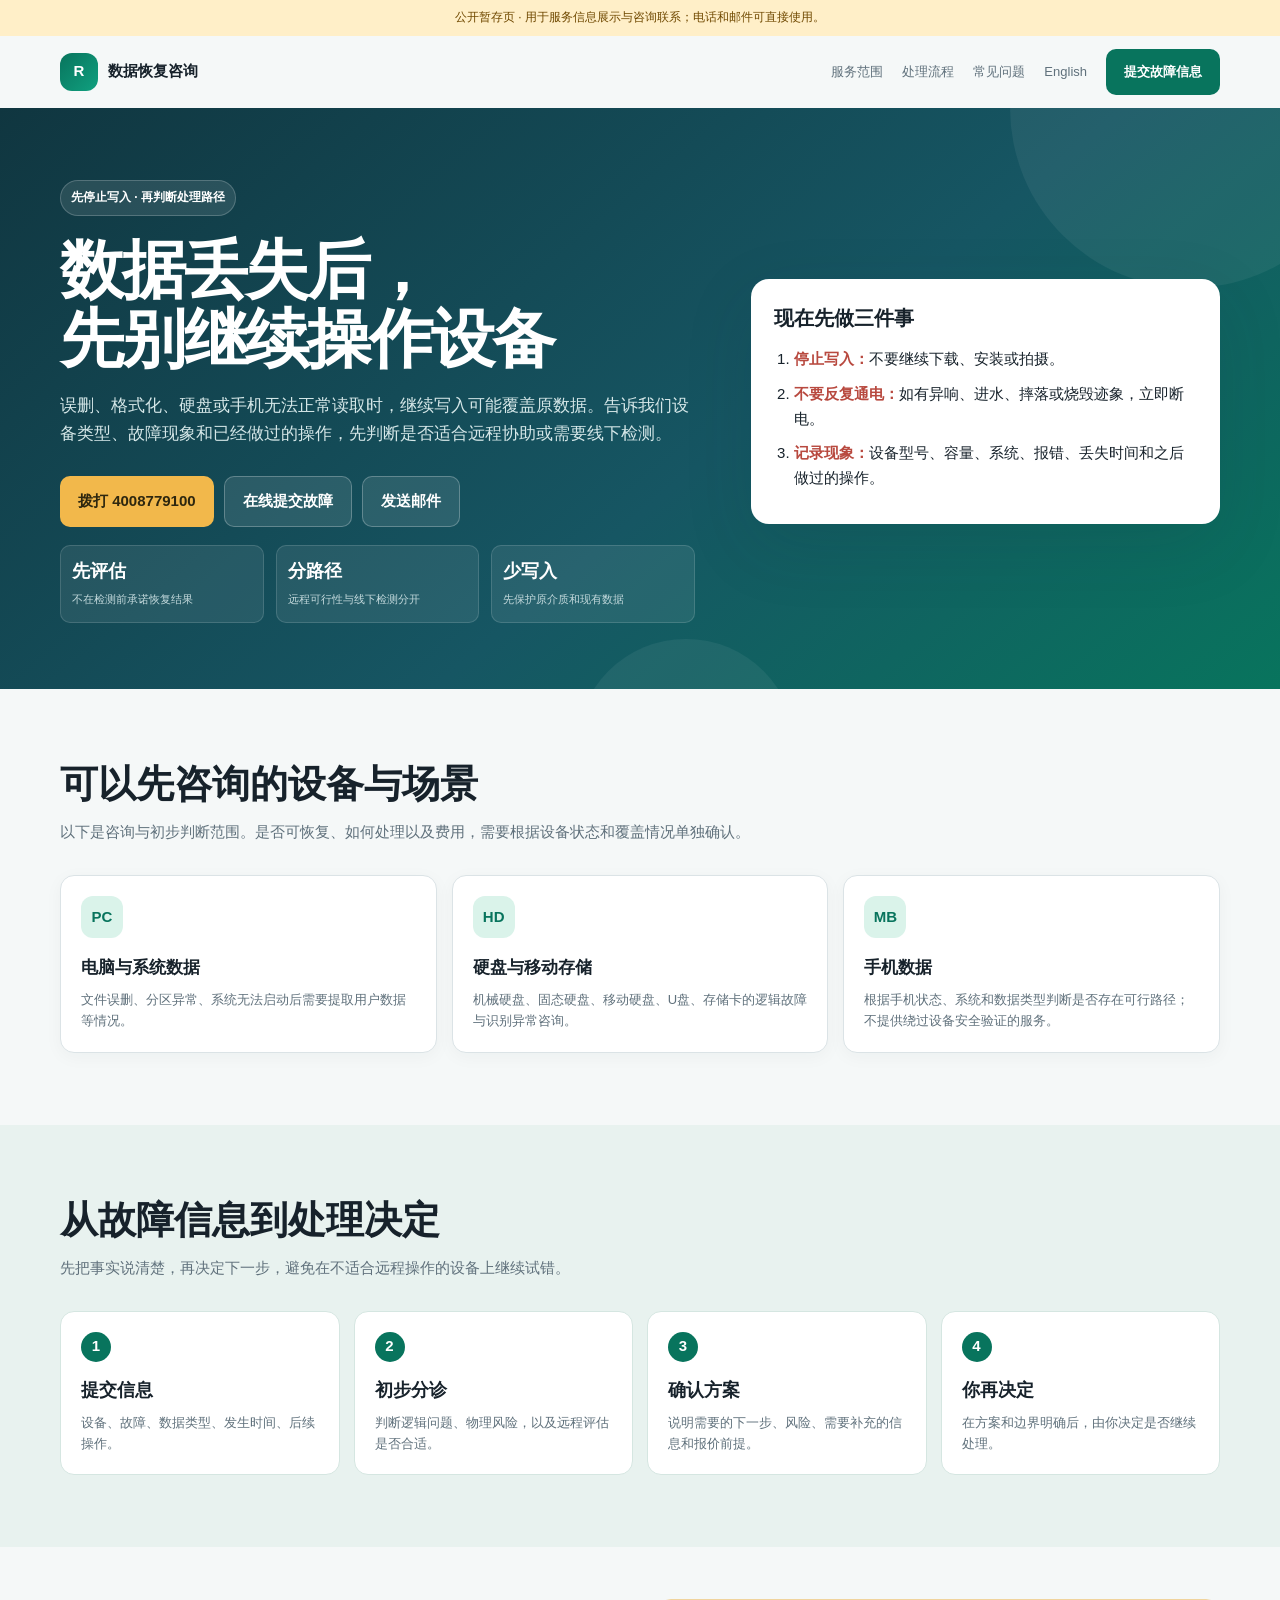
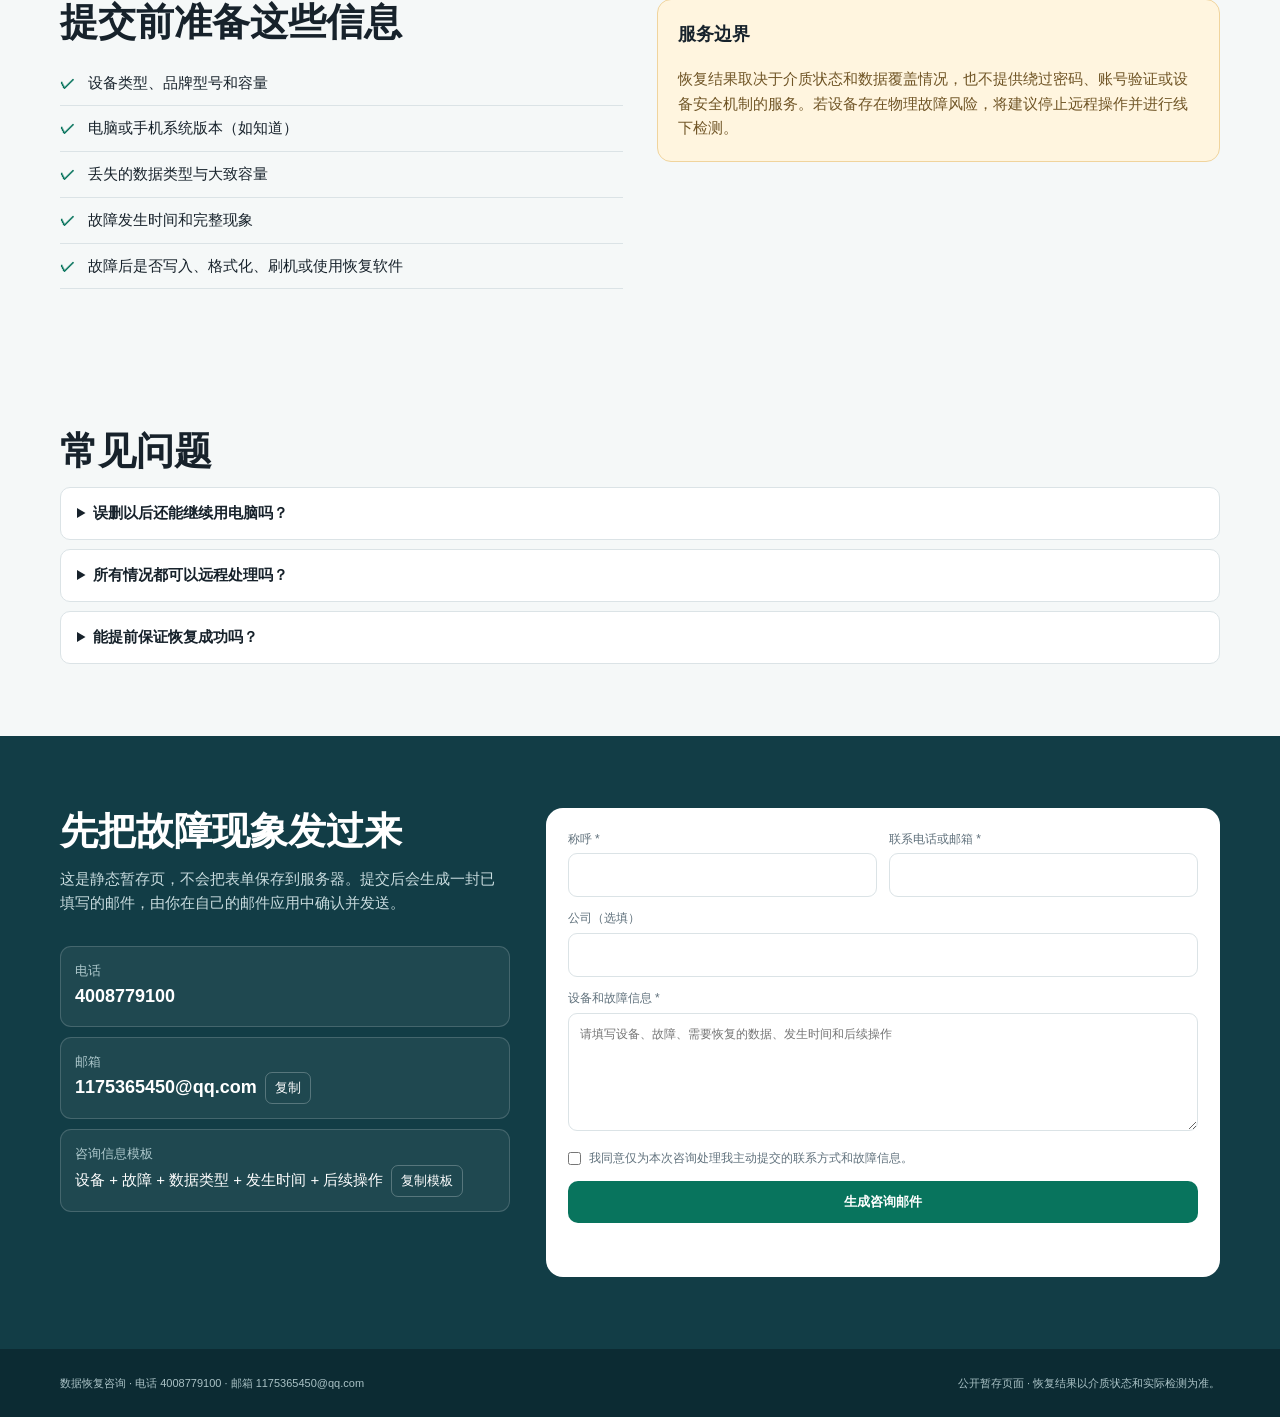
==== index.html @ 012da9cb "Publish static data recovery staging site" ====
<!doctype html>
<html lang="zh-CN">
<head>
  <meta charset="utf-8"><meta name="viewport" content="width=device-width,initial-scale=1">
  <title>电脑、硬盘、手机数据恢复咨询｜先评估再处理</title>
  <meta name="description" content="电脑、硬盘、U盘、存储卡与手机数据恢复咨询。误删、格式化、设备无法识别时，请先停止写入并提交故障现象，我们会判断是否适合远程处理或需要线下检测。">
  <meta name="robots" content="index,follow,max-image-preview:large"><link rel="canonical" href="https://h20367825-spec.github.io/data-recovery-staging/">
  <meta property="og:type" content="website"><meta property="og:locale" content="zh_CN"><meta property="og:title" content="数据恢复咨询｜先评估再处理"><meta property="og:description" content="误删、格式化、设备无法识别？先停止写入，提交介质和故障现象进行可恢复性初步评估。"><meta property="og:url" content="https://h20367825-spec.github.io/data-recovery-staging/"><meta property="og:image" content="https://h20367825-spec.github.io/data-recovery-staging/assets/data-recovery-og.svg">
  <link rel="alternate" hreflang="zh-CN" href="https://h20367825-spec.github.io/data-recovery-staging/"><link rel="alternate" hreflang="en" href="https://h20367825-spec.github.io/data-recovery-staging/en/">
  <link rel="stylesheet" href="assets/data-recovery.css">
  <script type="application/ld+json">{"@context":"https://schema.org","@type":"ProfessionalService","name":"数据恢复服务咨询","url":"https://h20367825-spec.github.io/data-recovery-staging/","telephone":"4008779100","email":"1175365450@qq.com","description":"电脑、硬盘、U盘、存储卡与手机数据恢复咨询，先评估故障现象再确认处理方式。"}</script>
  <script type="application/ld+json">{"@context":"https://schema.org","@type":"FAQPage","mainEntity":[{"@type":"Question","name":"误删文件后第一步应该做什么？","acceptedAnswer":{"@type":"Answer","text":"立即停止向原介质写入新数据，不要重复安装恢复软件或格式化，然后记录误删时间和后续操作。"}},{"@type":"Question","name":"所有情况都能远程恢复吗？","acceptedAnswer":{"@type":"Answer","text":"不能。只有设备仍能稳定识别且适合软件层面处理时才可能远程协助；异响、进水、摔落、无法识别等情况通常需要线下检测。"}},{"@type":"Question","name":"提交咨询等于保证恢复吗？","acceptedAnswer":{"@type":"Answer","text":"不等于。恢复结果取决于介质状态和数据覆盖情况，需要根据实际情况评估。"}}]}</script>
</head>
<body>
<div class="notice">公开暂存页 · 用于服务信息展示与咨询联系；电话和邮件可直接使用。</div>
<header class="wrap nav"><div class="brand"><span class="brand-mark">R</span><span>数据恢复咨询</span></div><nav class="nav-links"><a href="#scope">服务范围</a><a href="#process">处理流程</a><a href="#faq">常见问题</a><a href="en/" lang="en">English</a><a class="button" href="#contact" data-track-cta>提交故障信息</a></nav></header>
<main>
  <section class="hero"><div class="wrap hero-grid"><div><span class="eyebrow">先停止写入 · 再判断处理路径</span><h1>数据丢失后，<br>先别继续操作设备</h1><p>误删、格式化、硬盘或手机无法正常读取时，继续写入可能覆盖原数据。告诉我们设备类型、故障现象和已经做过的操作，先判断是否适合远程协助或需要线下检测。</p><div class="hero-actions"><a class="button phone" href="tel:4008779100" data-track-cta>拨打 4008779100</a><a class="button alt" href="#contact" data-track-cta>在线提交故障</a><a class="button alt" href="mailto:1175365450@qq.com?subject=%E6%95%B0%E6%8D%AE%E6%81%A2%E5%A4%8D%E5%92%A8%E8%AF%A2" data-track-cta>发送邮件</a></div><div class="trust"><div><b>先评估</b><span>不在检测前承诺恢复结果</span></div><div><b>分路径</b><span>远程可行性与线下检测分开</span></div><div><b>少写入</b><span>先保护原介质和现有数据</span></div></div></div><aside class="triage"><h2>现在先做三件事</h2><ol><li><strong>停止写入：</strong>不要继续下载、安装或拍摄。</li><li><strong>不要反复通电：</strong>如有异响、进水、摔落或烧毁迹象，立即断电。</li><li><strong>记录现象：</strong>设备型号、容量、系统、报错、丢失时间和之后做过的操作。</li></ol></aside></div></section>
  <section class="section" id="scope"><div class="wrap"><h2>可以先咨询的设备与场景</h2><p class="section-lead">以下是咨询与初步判断范围。是否可恢复、如何处理以及费用，需要根据设备状态和覆盖情况单独确认。</p><div class="cards"><article class="card"><span class="icon">PC</span><h3>电脑与系统数据</h3><p>文件误删、分区异常、系统无法启动后需要提取用户数据等情况。</p></article><article class="card"><span class="icon">HD</span><h3>硬盘与移动存储</h3><p>机械硬盘、固态硬盘、移动硬盘、U盘、存储卡的逻辑故障与识别异常咨询。</p></article><article class="card"><span class="icon">MB</span><h3>手机数据</h3><p>根据手机状态、系统和数据类型判断是否存在可行路径；不提供绕过设备安全验证的服务。</p></article></div></div></section>
  <section class="section band" id="process"><div class="wrap"><h2>从故障信息到处理决定</h2><p class="section-lead">先把事实说清楚，再决定下一步，避免在不适合远程操作的设备上继续试错。</p><div class="process"><article class="step"><h3>提交信息</h3><p>设备、故障、数据类型、发生时间、后续操作。</p></article><article class="step"><h3>初步分诊</h3><p>判断逻辑问题、物理风险，以及远程评估是否合适。</p></article><article class="step"><h3>确认方案</h3><p>说明需要的下一步、风险、需要补充的信息和报价前提。</p></article><article class="step"><h3>你再决定</h3><p>在方案和边界明确后，由你决定是否继续处理。</p></article></div></div></section>
  <section class="section compact"><div class="wrap split"><div><h2>提交前准备这些信息</h2><ul class="checklist"><li>设备类型、品牌型号和容量</li><li>电脑或手机系统版本（如知道）</li><li>丢失的数据类型与大致容量</li><li>故障发生时间和完整现象</li><li>故障后是否写入、格式化、刷机或使用恢复软件</li></ul></div><aside class="boundary"><h3>服务边界</h3><p>恢复结果取决于介质状态和数据覆盖情况，也不提供绕过密码、账号验证或设备安全机制的服务。若设备存在物理故障风险，将建议停止远程操作并进行线下检测。</p></aside></div></section>
  <section class="section" id="faq"><div class="wrap"><h2>常见问题</h2><div class="faq"><details><summary>误删以后还能继续用电脑吗？</summary><p>不建议继续向原磁盘写入数据。若系统盘发生误删，持续运行系统也可能产生新的写入。</p></details><details><summary>所有情况都可以远程处理吗？</summary><p>不能。设备必须能稳定识别且适合软件层面处理。异响、进水、摔落或完全无法识别通常需要线下检测。</p></details><details><summary>能提前保证恢复成功吗？</summary><p>不能。可恢复性取决于介质状态、覆盖程度和此前操作，初步信息只能帮助判断路径。</p></details></div></div></section>
  <section class="section contact" id="contact"><div class="wrap contact-grid"><div><h2>先把故障现象发过来</h2><p class="section-lead">这是静态暂存页，不会把表单保存到服务器。提交后会生成一封已填写的邮件，由你在自己的邮件应用中确认并发送。</p><div class="contact-methods"><div class="contact-method"><small>电话</small><a href="tel:4008779100" data-track-cta>4008779100</a></div><div class="contact-method"><small>邮箱</small><span class="channel-copy"><a href="mailto:1175365450@qq.com" data-track-cta>1175365450@qq.com</a><button class="copy" type="button" data-copy="1175365450@qq.com">复制</button></span></div><div class="contact-method"><small>咨询信息模板</small><span class="channel-copy"><span>设备 + 故障 + 数据类型 + 发生时间 + 后续操作</span><button class="copy" type="button" data-copy="设备类型/型号：\n故障现象：\n需要恢复的数据：\n发生时间：\n故障后做过的操作：">复制模板</button></span></div></div></div><form class="form" id="inquiryForm"><div class="form-grid"><label>称呼 *<input name="name" required maxlength="100" autocomplete="name"></label><label>联系电话或邮箱 *<input name="contact" required maxlength="200" autocomplete="tel"></label><label class="wide">公司（选填）<input name="company" maxlength="200" autocomplete="organization"></label><label class="only-bot">网站<input name="website" tabindex="-1" autocomplete="off"></label><label class="wide">设备和故障信息 *<textarea name="request" required maxlength="3000" placeholder="请填写设备、故障、需要恢复的数据、发生时间和后续操作"></textarea></label><label class="wide consent"><input type="checkbox" name="consent" required>我同意仅为本次咨询处理我主动提交的联系方式和故障信息。</label><button class="button wide" type="submit" data-track-cta>生成咨询邮件</button></div><div class="form-status" id="formStatus" aria-live="polite"></div></form></div></section>
</main>
<footer class="footer"><div class="wrap footer-row"><span>数据恢复咨询 · 电话 4008779100 · 邮箱 1175365450@qq.com</span><span>公开暂存页面 · 恢复结果以介质状态和实际检测为准。</span></div></footer>
<div class="mobile-cta"><a class="button phone" href="tel:4008779100" data-track-cta>拨打电话</a><a class="button" href="#contact" data-track-cta>提交咨询</a></div>
<script src="assets/data-recovery.js" defer></script>
</body></html>
---- assets/data-recovery.css ----
:root{--ink:#17222b;--muted:#60717c;--line:#dbe3e6;--paper:#f5f8f8;--card:#fff;--deep:#123d46;--green:#08745d;--mint:#daf3ea;--amber:#f2b84b;--red:#b8493f;--shadow:0 22px 70px rgba(17,50,58,.12)}
*{box-sizing:border-box}html{scroll-behavior:smooth}body{margin:0;background:var(--paper);color:var(--ink);font:15px/1.65 -apple-system,BlinkMacSystemFont,"Segoe UI","PingFang SC","Noto Sans",sans-serif}a{color:inherit}.wrap{width:min(1160px,calc(100% - 36px));margin:auto}.notice{background:#ffefc8;color:#704900;text-align:center;padding:8px 18px;font-size:12px}.nav{height:72px;display:flex;align-items:center;justify-content:space-between;gap:20px}.brand{display:flex;align-items:center;gap:10px;font-weight:900}.brand-mark{width:38px;height:38px;border-radius:12px;background:linear-gradient(135deg,var(--green),#10a07f);color:#fff;display:grid;place-items:center}.nav-links{display:flex;gap:19px;align-items:center;color:var(--muted);font-size:13px}.nav-links a{text-decoration:none}.button{display:inline-flex;align-items:center;justify-content:center;gap:8px;border:0;border-radius:10px;padding:12px 18px;background:var(--green);color:#fff;text-decoration:none;font-weight:850;cursor:pointer}.button.alt{background:#fff;color:var(--deep);border:1px solid var(--line)}.button.phone{background:var(--amber);color:#2e270f}.hero{position:relative;overflow:hidden;background:linear-gradient(140deg,#103640 0%,#165663 57%,#08745d 100%);color:#fff;padding:72px 0 66px}.hero:before,.hero:after{content:"";position:absolute;border-radius:50%;background:rgba(255,255,255,.06)}.hero:before{width:360px;height:360px;right:-90px;top:-180px}.hero:after{width:220px;height:220px;left:45%;bottom:-170px}.hero-grid{position:relative;z-index:1;display:grid;grid-template-columns:minmax(0,1.15fr) minmax(330px,.85fr);gap:56px;align-items:center}.eyebrow{display:inline-flex;gap:8px;align-items:center;background:rgba(255,255,255,.1);border:1px solid rgba(255,255,255,.2);padding:7px 10px;border-radius:99px;font-size:12px;font-weight:800}.hero h1{font-size:clamp(38px,5vw,64px);line-height:1.08;margin:20px 0 18px;letter-spacing:-.035em}.hero p{font-size:17px;color:#d5e7e8;max-width:690px}.hero-actions{display:flex;gap:10px;flex-wrap:wrap;margin-top:28px}.hero-actions .alt{background:rgba(255,255,255,.1);border-color:rgba(255,255,255,.25);color:#fff}.triage{background:#fff;color:var(--ink);border-radius:18px;padding:23px;box-shadow:var(--shadow)}.triage h2{margin:0 0 12px;font-size:20px}.triage ol{padding-left:20px;margin:0}.triage li{margin:10px 0}.triage strong{color:var(--red)}.trust{display:grid;grid-template-columns:repeat(3,1fr);gap:12px;margin-top:18px}.trust div{background:rgba(255,255,255,.08);border:1px solid rgba(255,255,255,.14);border-radius:10px;padding:11px}.trust b{display:block;font-size:18px}.trust span{font-size:11px;color:#c3d9dc}.section{padding:72px 0}.section.compact{padding:52px 0}.section h2{font-size:clamp(28px,3vw,40px);line-height:1.2;margin:0 0 13px}.section-lead{margin:0 0 30px;color:var(--muted);max-width:760px}.cards{display:grid;grid-template-columns:repeat(3,1fr);gap:15px}.card{background:var(--card);border:1px solid var(--line);border-radius:14px;padding:20px;box-shadow:0 4px 18px rgba(17,50,58,.04)}.card .icon{width:42px;height:42px;display:grid;place-items:center;border-radius:12px;background:var(--mint);color:var(--green);font-weight:900}.card h3{font-size:17px;margin:16px 0 7px}.card p{color:var(--muted);margin:0;font-size:13px}.band{background:#e8f2ef}.process{display:grid;grid-template-columns:repeat(4,1fr);gap:14px;counter-reset:step}.step{position:relative;background:#fff;border-radius:14px;padding:20px;border:1px solid #d5e6e1}.step:before{counter-increment:step;content:counter(step);display:grid;place-items:center;width:30px;height:30px;border-radius:50%;background:var(--green);color:#fff;font-weight:900}.step h3{margin:14px 0 7px}.step p{margin:0;color:var(--muted);font-size:13px}.split{display:grid;grid-template-columns:1fr 1fr;gap:34px;align-items:start}.checklist{padding:0;list-style:none}.checklist li{padding:10px 0 10px 28px;border-bottom:1px solid var(--line);position:relative}.checklist li:before{content:"✓";position:absolute;left:0;color:var(--green);font-weight:900}.boundary{background:#fff5df;border:1px solid #f0d49d;border-radius:14px;padding:20px}.boundary h3{margin-top:0}.boundary p{color:#705526;margin-bottom:0}.faq{display:grid;gap:9px}.faq details{background:#fff;border:1px solid var(--line);border-radius:10px;padding:13px 16px}.faq summary{font-weight:850;cursor:pointer}.faq p{color:var(--muted);margin:10px 0 3px}.contact{background:var(--deep);color:#fff}.contact-grid{display:grid;grid-template-columns:.8fr 1.2fr;gap:36px}.contact h2{color:#fff}.contact .section-lead{color:#c9dcdf}.contact-methods{display:grid;gap:10px}.contact-method{padding:14px;border:1px solid rgba(255,255,255,.16);border-radius:11px;background:rgba(255,255,255,.06)}.contact-method small{display:block;color:#adc8cc}.contact-method a{font-size:18px;font-weight:850;text-decoration:none}.form{background:#fff;color:var(--ink);border-radius:17px;padding:22px}.form-grid{display:grid;grid-template-columns:1fr 1fr;gap:12px}.form label{font-size:12px;color:var(--muted)}.form input,.form textarea{width:100%;margin-top:4px;border:1px solid var(--line);border-radius:9px;padding:11px;font:inherit;color:var(--ink)}.form textarea{min-height:118px;resize:vertical}.form .wide{grid-column:1/-1}.consent{display:flex;gap:8px;align-items:flex-start;color:var(--muted);font-size:11px}.consent input{width:auto;margin:3px 0 0}.form-status{min-height:24px;font-size:12px;margin-top:8px}.footer{background:#0c2b33;color:#a9c1c5;padding:25px 0;font-size:11px}.footer-row{display:flex;justify-content:space-between;gap:20px;flex-wrap:wrap}.channel-copy{display:flex;gap:8px;align-items:center}.copy{border:1px solid rgba(255,255,255,.25);background:transparent;color:#fff;border-radius:7px;padding:6px 9px;cursor:pointer}.only-bot{position:absolute!important;left:-9999px!important}.mobile-cta{display:none}
@media(max-width:850px){.hero-grid,.split,.contact-grid{grid-template-columns:1fr}.cards{grid-template-columns:1fr 1fr}.process{grid-template-columns:1fr 1fr}.nav-links a:not(.button){display:none}.hero{padding:48px 0}.hero-grid{gap:28px}.trust{grid-template-columns:1fr}.contact-grid{gap:22px}}
@media(max-width:560px){body{padding-bottom:68px}.wrap{width:min(100% - 26px,1160px)}.nav{height:62px}.cards,.process,.form-grid{grid-template-columns:1fr}.form .wide{grid-column:auto}.hero h1{font-size:38px}.section{padding:52px 0}.mobile-cta{display:grid;position:fixed;z-index:20;left:0;right:0;bottom:0;grid-template-columns:1fr 1fr;background:#fff;border-top:1px solid var(--line);padding:9px 12px;gap:8px}.mobile-cta .button{padding:10px}.nav-links .button{padding:9px 12px}}
.form-status a{color:var(--green);font-weight:850}
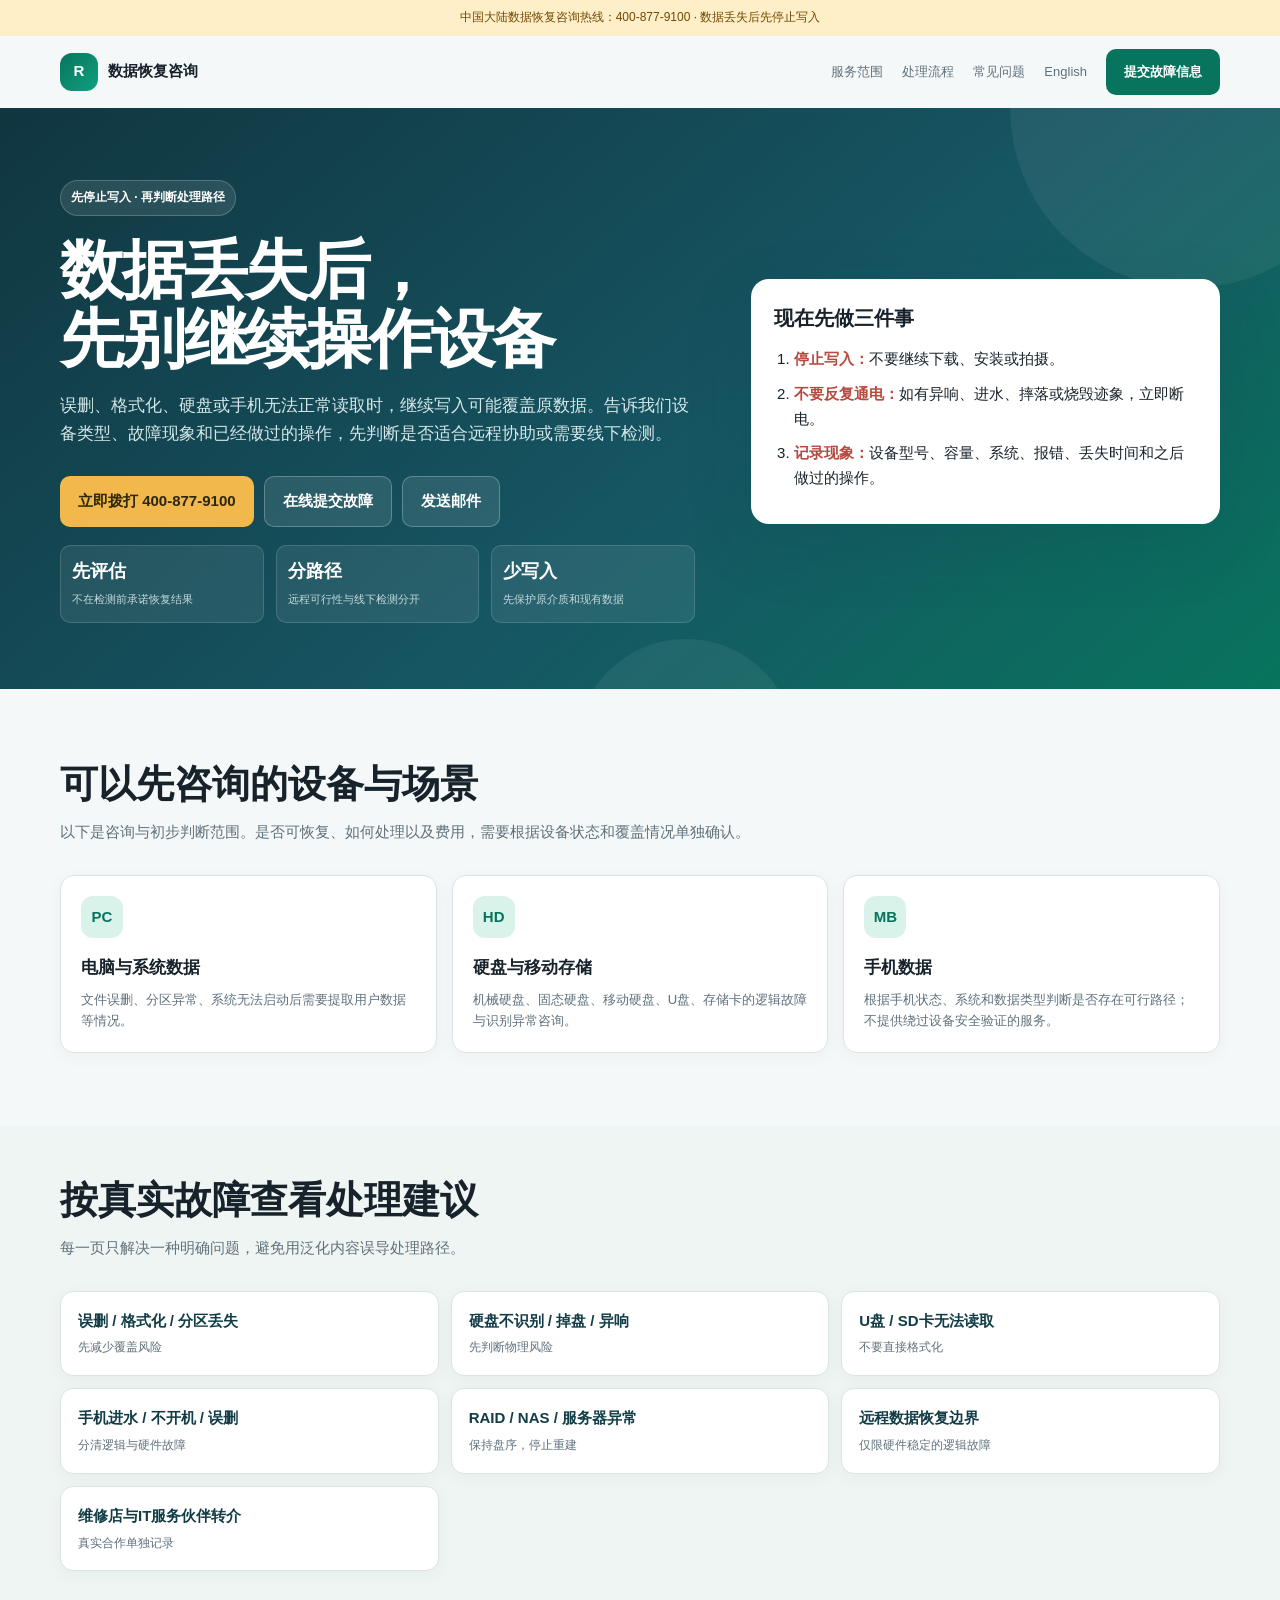
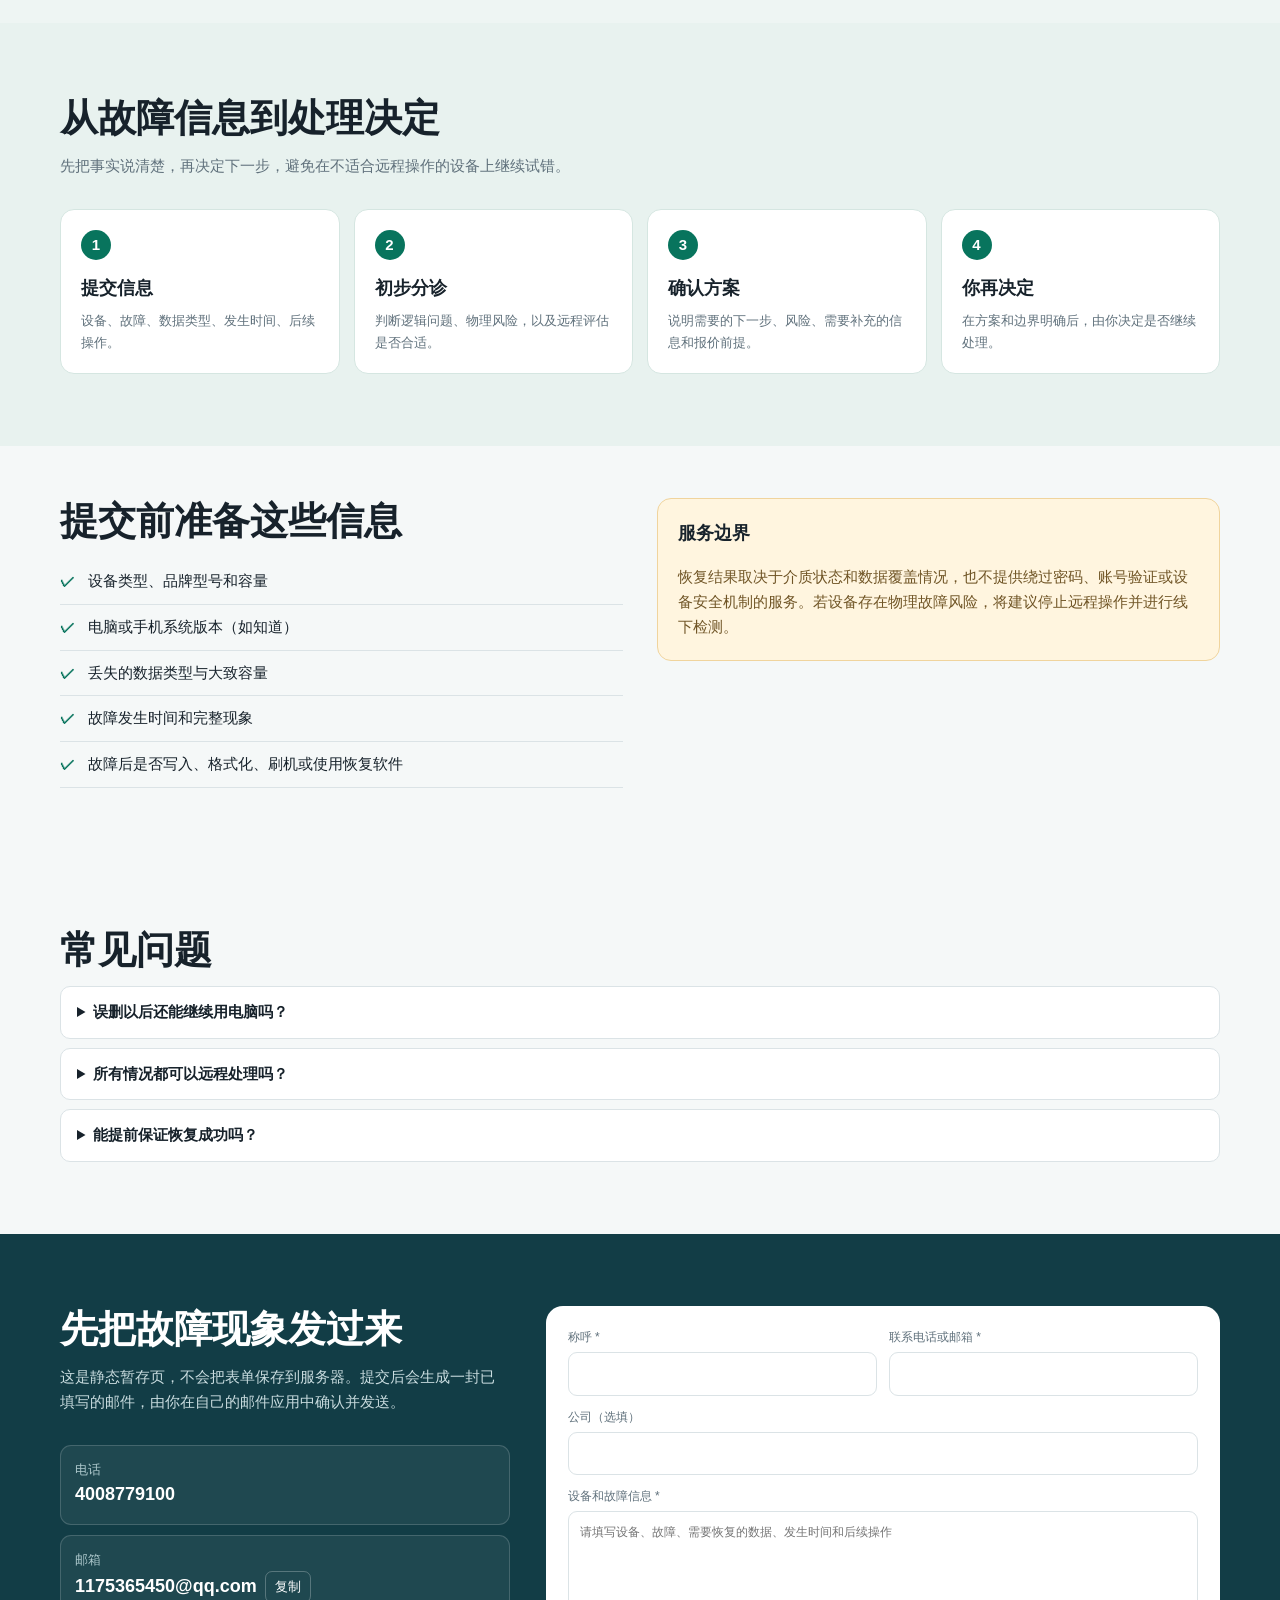
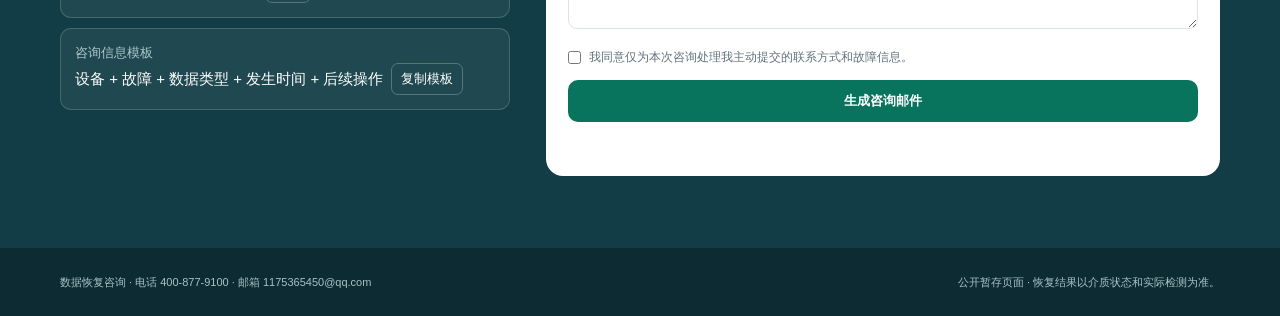
==== commit f051ddc6: "Add phone-first data recovery acquisition pages" ====
--- a/index.html
+++ b/index.html
@@ -12,17 +12,18 @@
   <script type="application/ld+json">{"@context":"https://schema.org","@type":"FAQPage","mainEntity":[{"@type":"Question","name":"误删文件后第一步应该做什么？","acceptedAnswer":{"@type":"Answer","text":"立即停止向原介质写入新数据，不要重复安装恢复软件或格式化，然后记录误删时间和后续操作。"}},{"@type":"Question","name":"所有情况都能远程恢复吗？","acceptedAnswer":{"@type":"Answer","text":"不能。只有设备仍能稳定识别且适合软件层面处理时才可能远程协助；异响、进水、摔落、无法识别等情况通常需要线下检测。"}},{"@type":"Question","name":"提交咨询等于保证恢复吗？","acceptedAnswer":{"@type":"Answer","text":"不等于。恢复结果取决于介质状态和数据覆盖情况，需要根据实际情况评估。"}}]}</script>
 </head>
 <body>
-<div class="notice">公开暂存页 · 用于服务信息展示与咨询联系；电话和邮件可直接使用。</div>
+<div class="notice">中国大陆数据恢复咨询热线：400-877-9100 · 数据丢失后先停止写入</div>
 <header class="wrap nav"><div class="brand"><span class="brand-mark">R</span><span>数据恢复咨询</span></div><nav class="nav-links"><a href="#scope">服务范围</a><a href="#process">处理流程</a><a href="#faq">常见问题</a><a href="en/" lang="en">English</a><a class="button" href="#contact" data-track-cta>提交故障信息</a></nav></header>
 <main>
-  <section class="hero"><div class="wrap hero-grid"><div><span class="eyebrow">先停止写入 · 再判断处理路径</span><h1>数据丢失后，<br>先别继续操作设备</h1><p>误删、格式化、硬盘或手机无法正常读取时，继续写入可能覆盖原数据。告诉我们设备类型、故障现象和已经做过的操作，先判断是否适合远程协助或需要线下检测。</p><div class="hero-actions"><a class="button phone" href="tel:4008779100" data-track-cta>拨打 4008779100</a><a class="button alt" href="#contact" data-track-cta>在线提交故障</a><a class="button alt" href="mailto:1175365450@qq.com?subject=%E6%95%B0%E6%8D%AE%E6%81%A2%E5%A4%8D%E5%92%A8%E8%AF%A2" data-track-cta>发送邮件</a></div><div class="trust"><div><b>先评估</b><span>不在检测前承诺恢复结果</span></div><div><b>分路径</b><span>远程可行性与线下检测分开</span></div><div><b>少写入</b><span>先保护原介质和现有数据</span></div></div></div><aside class="triage"><h2>现在先做三件事</h2><ol><li><strong>停止写入：</strong>不要继续下载、安装或拍摄。</li><li><strong>不要反复通电：</strong>如有异响、进水、摔落或烧毁迹象，立即断电。</li><li><strong>记录现象：</strong>设备型号、容量、系统、报错、丢失时间和之后做过的操作。</li></ol></aside></div></section>
+  <section class="hero"><div class="wrap hero-grid"><div><span class="eyebrow">先停止写入 · 再判断处理路径</span><h1>数据丢失后，<br>先别继续操作设备</h1><p>误删、格式化、硬盘或手机无法正常读取时，继续写入可能覆盖原数据。告诉我们设备类型、故障现象和已经做过的操作，先判断是否适合远程协助或需要线下检测。</p><div class="hero-actions"><a class="button phone" href="tel:4008779100" data-track-cta>立即拨打 400-877-9100</a><a class="button alt" href="#contact" data-track-cta>在线提交故障</a><a class="button alt" href="mailto:1175365450@qq.com?subject=%E6%95%B0%E6%8D%AE%E6%81%A2%E5%A4%8D%E5%92%A8%E8%AF%A2" data-track-cta>发送邮件</a></div><div class="trust"><div><b>先评估</b><span>不在检测前承诺恢复结果</span></div><div><b>分路径</b><span>远程可行性与线下检测分开</span></div><div><b>少写入</b><span>先保护原介质和现有数据</span></div></div></div><aside class="triage"><h2>现在先做三件事</h2><ol><li><strong>停止写入：</strong>不要继续下载、安装或拍摄。</li><li><strong>不要反复通电：</strong>如有异响、进水、摔落或烧毁迹象，立即断电。</li><li><strong>记录现象：</strong>设备型号、容量、系统、报错、丢失时间和之后做过的操作。</li></ol></aside></div></section>
   <section class="section" id="scope"><div class="wrap"><h2>可以先咨询的设备与场景</h2><p class="section-lead">以下是咨询与初步判断范围。是否可恢复、如何处理以及费用，需要根据设备状态和覆盖情况单独确认。</p><div class="cards"><article class="card"><span class="icon">PC</span><h3>电脑与系统数据</h3><p>文件误删、分区异常、系统无法启动后需要提取用户数据等情况。</p></article><article class="card"><span class="icon">HD</span><h3>硬盘与移动存储</h3><p>机械硬盘、固态硬盘、移动硬盘、U盘、存储卡的逻辑故障与识别异常咨询。</p></article><article class="card"><span class="icon">MB</span><h3>手机数据</h3><p>根据手机状态、系统和数据类型判断是否存在可行路径；不提供绕过设备安全验证的服务。</p></article></div></div></section>
+  <section class="section compact guide-section" id="guides"><div class="wrap"><h2>按真实故障查看处理建议</h2><p class="section-lead">每一页只解决一种明确问题，避免用泛化内容误导处理路径。</p><div class="guide-grid"><a href="deleted-formatted/"><b>误删 / 格式化 / 分区丢失</b><span>先减少覆盖风险</span></a><a href="drive-not-detected/"><b>硬盘不识别 / 掉盘 / 异响</b><span>先判断物理风险</span></a><a href="usb-sd-card/"><b>U盘 / SD卡无法读取</b><span>不要直接格式化</span></a><a href="phone-data/"><b>手机进水 / 不开机 / 误删</b><span>分清逻辑与硬件故障</span></a><a href="raid-nas/"><b>RAID / NAS / 服务器异常</b><span>保持盘序，停止重建</span></a><a href="remote-recovery/"><b>远程数据恢复边界</b><span>仅限硬件稳定的逻辑故障</span></a><a href="partner-referral/"><b>维修店与IT服务伙伴转介</b><span>真实合作单独记录</span></a></div></div></section>
   <section class="section band" id="process"><div class="wrap"><h2>从故障信息到处理决定</h2><p class="section-lead">先把事实说清楚，再决定下一步，避免在不适合远程操作的设备上继续试错。</p><div class="process"><article class="step"><h3>提交信息</h3><p>设备、故障、数据类型、发生时间、后续操作。</p></article><article class="step"><h3>初步分诊</h3><p>判断逻辑问题、物理风险，以及远程评估是否合适。</p></article><article class="step"><h3>确认方案</h3><p>说明需要的下一步、风险、需要补充的信息和报价前提。</p></article><article class="step"><h3>你再决定</h3><p>在方案和边界明确后，由你决定是否继续处理。</p></article></div></div></section>
   <section class="section compact"><div class="wrap split"><div><h2>提交前准备这些信息</h2><ul class="checklist"><li>设备类型、品牌型号和容量</li><li>电脑或手机系统版本（如知道）</li><li>丢失的数据类型与大致容量</li><li>故障发生时间和完整现象</li><li>故障后是否写入、格式化、刷机或使用恢复软件</li></ul></div><aside class="boundary"><h3>服务边界</h3><p>恢复结果取决于介质状态和数据覆盖情况，也不提供绕过密码、账号验证或设备安全机制的服务。若设备存在物理故障风险，将建议停止远程操作并进行线下检测。</p></aside></div></section>
   <section class="section" id="faq"><div class="wrap"><h2>常见问题</h2><div class="faq"><details><summary>误删以后还能继续用电脑吗？</summary><p>不建议继续向原磁盘写入数据。若系统盘发生误删，持续运行系统也可能产生新的写入。</p></details><details><summary>所有情况都可以远程处理吗？</summary><p>不能。设备必须能稳定识别且适合软件层面处理。异响、进水、摔落或完全无法识别通常需要线下检测。</p></details><details><summary>能提前保证恢复成功吗？</summary><p>不能。可恢复性取决于介质状态、覆盖程度和此前操作，初步信息只能帮助判断路径。</p></details></div></div></section>
   <section class="section contact" id="contact"><div class="wrap contact-grid"><div><h2>先把故障现象发过来</h2><p class="section-lead">这是静态暂存页，不会把表单保存到服务器。提交后会生成一封已填写的邮件，由你在自己的邮件应用中确认并发送。</p><div class="contact-methods"><div class="contact-method"><small>电话</small><a href="tel:4008779100" data-track-cta>4008779100</a></div><div class="contact-method"><small>邮箱</small><span class="channel-copy"><a href="mailto:1175365450@qq.com" data-track-cta>1175365450@qq.com</a><button class="copy" type="button" data-copy="1175365450@qq.com">复制</button></span></div><div class="contact-method"><small>咨询信息模板</small><span class="channel-copy"><span>设备 + 故障 + 数据类型 + 发生时间 + 后续操作</span><button class="copy" type="button" data-copy="设备类型/型号：\n故障现象：\n需要恢复的数据：\n发生时间：\n故障后做过的操作：">复制模板</button></span></div></div></div><form class="form" id="inquiryForm"><div class="form-grid"><label>称呼 *<input name="name" required maxlength="100" autocomplete="name"></label><label>联系电话或邮箱 *<input name="contact" required maxlength="200" autocomplete="tel"></label><label class="wide">公司（选填）<input name="company" maxlength="200" autocomplete="organization"></label><label class="only-bot">网站<input name="website" tabindex="-1" autocomplete="off"></label><label class="wide">设备和故障信息 *<textarea name="request" required maxlength="3000" placeholder="请填写设备、故障、需要恢复的数据、发生时间和后续操作"></textarea></label><label class="wide consent"><input type="checkbox" name="consent" required>我同意仅为本次咨询处理我主动提交的联系方式和故障信息。</label><button class="button wide" type="submit" data-track-cta>生成咨询邮件</button></div><div class="form-status" id="formStatus" aria-live="polite"></div></form></div></section>
 </main>
-<footer class="footer"><div class="wrap footer-row"><span>数据恢复咨询 · 电话 4008779100 · 邮箱 1175365450@qq.com</span><span>公开暂存页面 · 恢复结果以介质状态和实际检测为准。</span></div></footer>
-<div class="mobile-cta"><a class="button phone" href="tel:4008779100" data-track-cta>拨打电话</a><a class="button" href="#contact" data-track-cta>提交咨询</a></div>
+<footer class="footer"><div class="wrap footer-row"><span>数据恢复咨询 · 电话 400-877-9100 · 邮箱 1175365450@qq.com</span><span>公开暂存页面 · 恢复结果以介质状态和实际检测为准。</span></div></footer>
+<div class="mobile-cta"><a class="button phone" href="tel:4008779100" data-track-cta>拨打 400-877-9100</a><a class="button" href="#contact" data-track-cta>提交咨询</a></div>
 <script src="assets/data-recovery.js" defer></script>
 </body></html>
--- a/assets/data-recovery.css
+++ b/assets/data-recovery.css
@@ -3,3 +3,6 @@
 @media(max-width:850px){.hero-grid,.split,.contact-grid{grid-template-columns:1fr}.cards{grid-template-columns:1fr 1fr}.process{grid-template-columns:1fr 1fr}.nav-links a:not(.button){display:none}.hero{padding:48px 0}.hero-grid{gap:28px}.trust{grid-template-columns:1fr}.contact-grid{gap:22px}}
 @media(max-width:560px){body{padding-bottom:68px}.wrap{width:min(100% - 26px,1160px)}.nav{height:62px}.cards,.process,.form-grid{grid-template-columns:1fr}.form .wide{grid-column:auto}.hero h1{font-size:38px}.section{padding:52px 0}.mobile-cta{display:grid;position:fixed;z-index:20;left:0;right:0;bottom:0;grid-template-columns:1fr 1fr;background:#fff;border-top:1px solid var(--line);padding:9px 12px;gap:8px}.mobile-cta .button{padding:10px}.nav-links .button{padding:9px 12px}}
 .form-status a{color:var(--green);font-weight:850}
+.guide-section{background:#eef5f3}.guide-grid{display:grid;grid-template-columns:repeat(3,1fr);gap:12px}.guide-grid a{display:flex;flex-direction:column;gap:5px;background:#fff;border:1px solid var(--line);border-radius:13px;padding:17px;text-decoration:none;box-shadow:0 4px 18px rgba(17,50,58,.04)}.guide-grid a:hover{border-color:var(--green);transform:translateY(-1px)}.guide-grid b{font-size:15px;color:var(--deep)}.guide-grid span{font-size:12px;color:var(--muted)}.intent-hero h1{font-size:clamp(34px,4.4vw,56px)}.source-code{font-size:12px!important;color:#cce0dd!important}.intent-columns{display:grid;grid-template-columns:1fr 1fr;gap:18px}.intent-panel{border-radius:15px;padding:22px;border:1px solid var(--line);background:#fff}.intent-panel h2{font-size:24px}.intent-panel.good{border-top:4px solid var(--green)}.intent-panel.bad{border-top:4px solid var(--red)}.intent-panel.bad .checklist li:before{content:"×";color:var(--red)}.intent-contact{padding:36px 0}.call-band{display:flex;align-items:center;justify-content:space-between;gap:22px;background:#fff;border:1px solid var(--line);border-radius:17px;padding:24px;box-shadow:var(--shadow)}.call-band span,.call-band small{display:block;color:var(--muted)}.call-band strong{display:block;font-size:clamp(28px,4vw,44px);color:var(--deep);letter-spacing:.02em}
+@media(max-width:850px){.guide-grid{grid-template-columns:1fr 1fr}.intent-columns{grid-template-columns:1fr}.call-band{align-items:flex-start;flex-direction:column}}
+@media(max-width:560px){.guide-grid{grid-template-columns:1fr}.call-band{padding:18px}.call-band .hero-actions{width:100%;margin-top:0}.call-band .button{flex:1}}
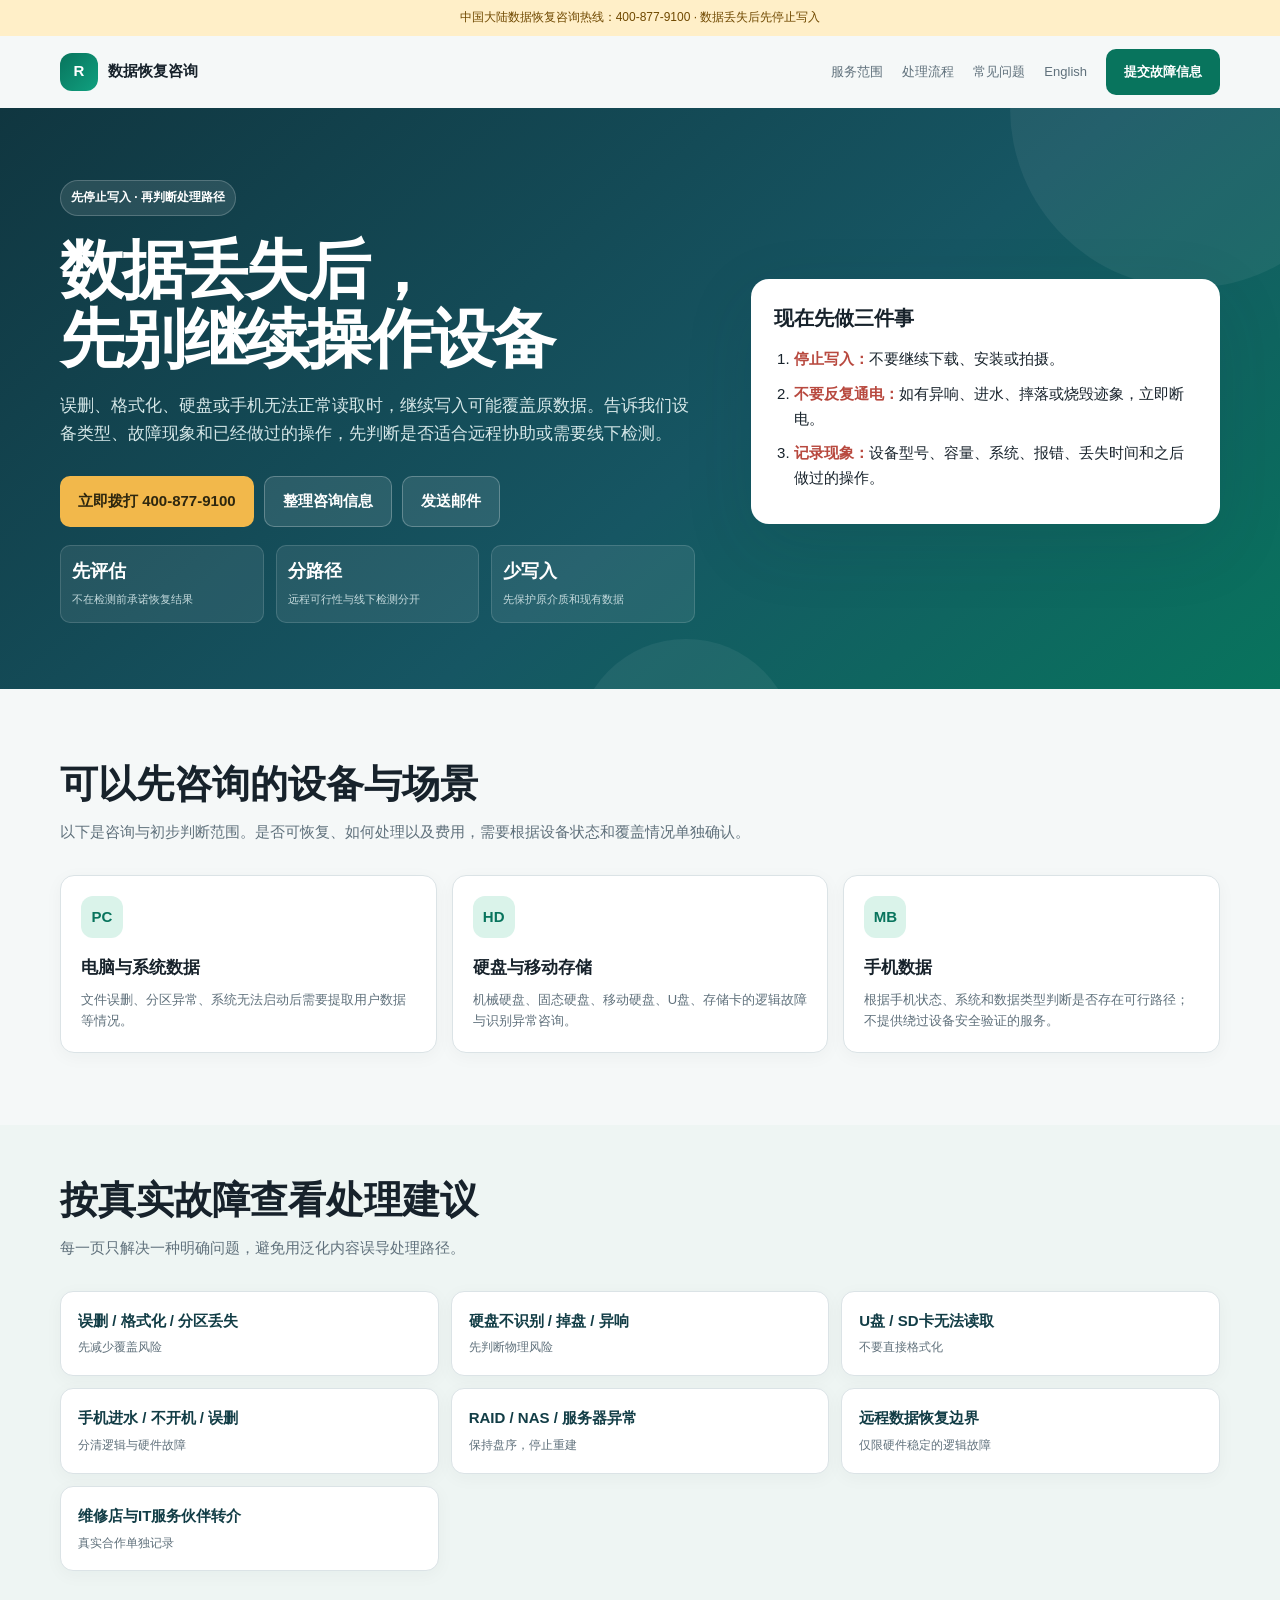
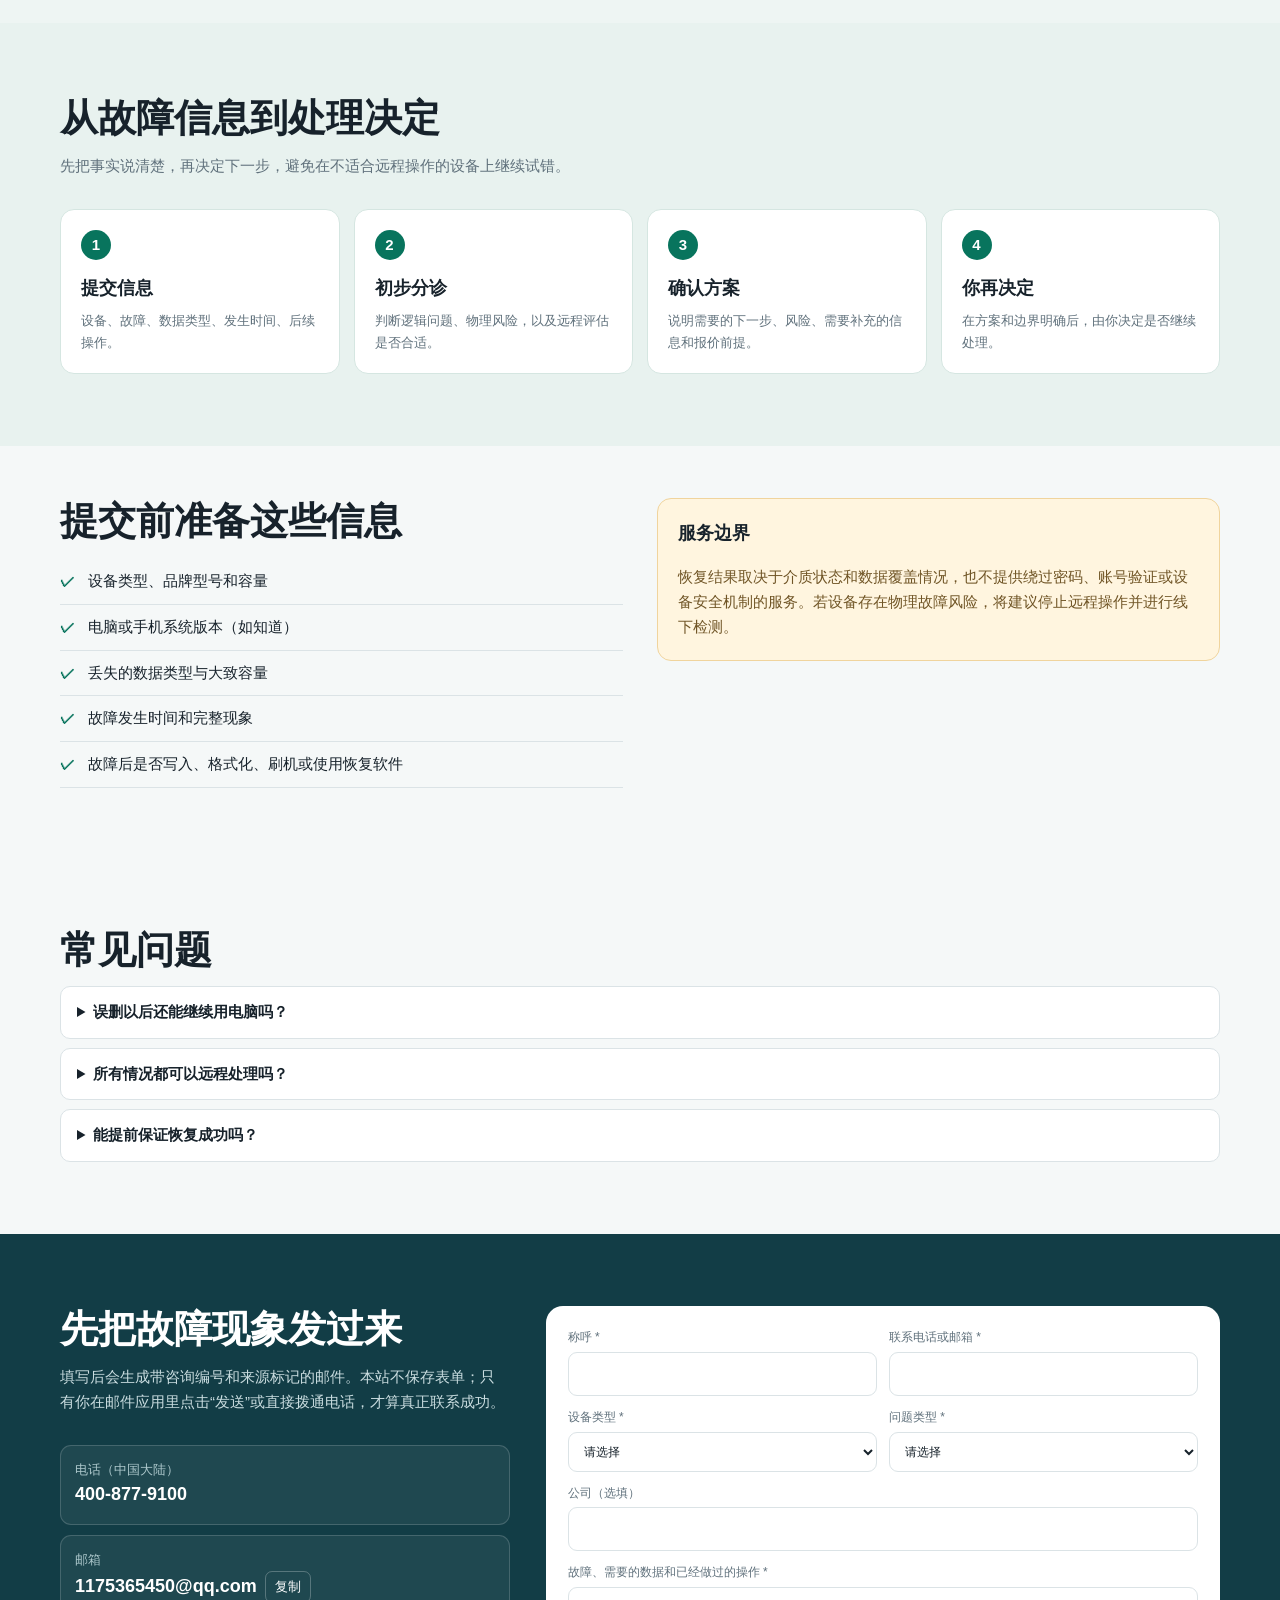
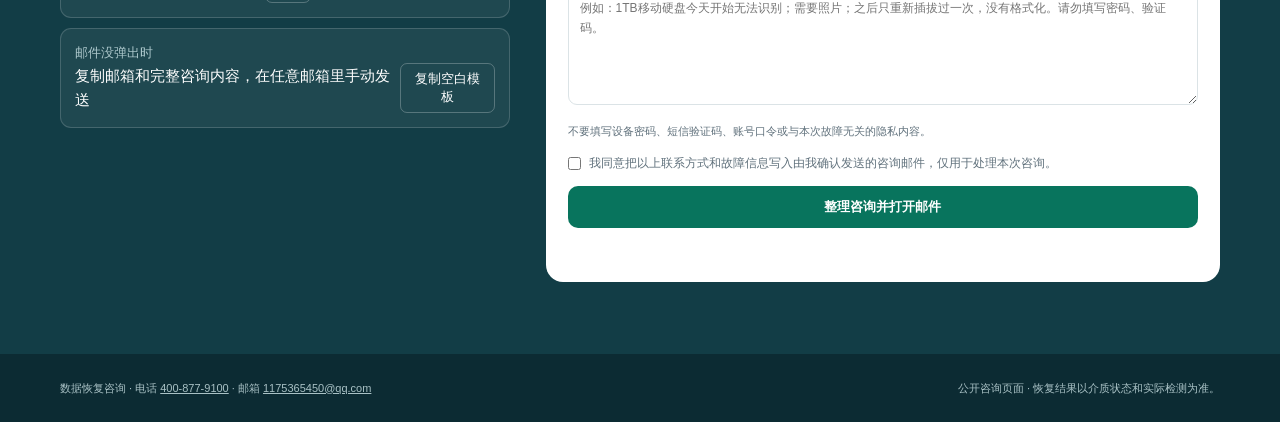
==== commit b6363f72: "Harden public recovery inquiry flow" ====
--- a/index.html
+++ b/index.html
@@ -6,24 +6,24 @@
   <meta name="description" content="电脑、硬盘、U盘、存储卡与手机数据恢复咨询。误删、格式化、设备无法识别时，请先停止写入并提交故障现象，我们会判断是否适合远程处理或需要线下检测。">
   <meta name="robots" content="index,follow,max-image-preview:large"><link rel="canonical" href="https://h20367825-spec.github.io/data-recovery-staging/">
   <meta property="og:type" content="website"><meta property="og:locale" content="zh_CN"><meta property="og:title" content="数据恢复咨询｜先评估再处理"><meta property="og:description" content="误删、格式化、设备无法识别？先停止写入，提交介质和故障现象进行可恢复性初步评估。"><meta property="og:url" content="https://h20367825-spec.github.io/data-recovery-staging/"><meta property="og:image" content="https://h20367825-spec.github.io/data-recovery-staging/assets/data-recovery-og.svg">
-  <link rel="alternate" hreflang="zh-CN" href="https://h20367825-spec.github.io/data-recovery-staging/"><link rel="alternate" hreflang="en" href="https://h20367825-spec.github.io/data-recovery-staging/en/">
+  <link rel="alternate" hreflang="zh-CN" href="https://h20367825-spec.github.io/data-recovery-staging/"><link rel="alternate" hreflang="en" href="https://h20367825-spec.github.io/data-recovery-staging/en/"><link rel="alternate" hreflang="x-default" href="https://h20367825-spec.github.io/data-recovery-staging/">
   <link rel="stylesheet" href="assets/data-recovery.css">
-  <script type="application/ld+json">{"@context":"https://schema.org","@type":"ProfessionalService","name":"数据恢复服务咨询","url":"https://h20367825-spec.github.io/data-recovery-staging/","telephone":"4008779100","email":"1175365450@qq.com","description":"电脑、硬盘、U盘、存储卡与手机数据恢复咨询，先评估故障现象再确认处理方式。"}</script>
+  <script type="application/ld+json">{"@context":"https://schema.org","@type":"Organization","name":"数据恢复服务咨询","url":"https://h20367825-spec.github.io/data-recovery-staging/","email":"1175365450@qq.com","contactPoint":{"@type":"ContactPoint","telephone":"+86-400-877-9100","email":"1175365450@qq.com","contactType":"customer support","areaServed":"CN","availableLanguage":["zh-CN","en"]},"description":"电脑、硬盘、U盘、存储卡与手机数据恢复咨询，先评估故障现象再确认处理方式。"}</script>
   <script type="application/ld+json">{"@context":"https://schema.org","@type":"FAQPage","mainEntity":[{"@type":"Question","name":"误删文件后第一步应该做什么？","acceptedAnswer":{"@type":"Answer","text":"立即停止向原介质写入新数据，不要重复安装恢复软件或格式化，然后记录误删时间和后续操作。"}},{"@type":"Question","name":"所有情况都能远程恢复吗？","acceptedAnswer":{"@type":"Answer","text":"不能。只有设备仍能稳定识别且适合软件层面处理时才可能远程协助；异响、进水、摔落、无法识别等情况通常需要线下检测。"}},{"@type":"Question","name":"提交咨询等于保证恢复吗？","acceptedAnswer":{"@type":"Answer","text":"不等于。恢复结果取决于介质状态和数据覆盖情况，需要根据实际情况评估。"}}]}</script>
 </head>
 <body>
 <div class="notice">中国大陆数据恢复咨询热线：400-877-9100 · 数据丢失后先停止写入</div>
 <header class="wrap nav"><div class="brand"><span class="brand-mark">R</span><span>数据恢复咨询</span></div><nav class="nav-links"><a href="#scope">服务范围</a><a href="#process">处理流程</a><a href="#faq">常见问题</a><a href="en/" lang="en">English</a><a class="button" href="#contact" data-track-cta>提交故障信息</a></nav></header>
 <main>
-  <section class="hero"><div class="wrap hero-grid"><div><span class="eyebrow">先停止写入 · 再判断处理路径</span><h1>数据丢失后，<br>先别继续操作设备</h1><p>误删、格式化、硬盘或手机无法正常读取时，继续写入可能覆盖原数据。告诉我们设备类型、故障现象和已经做过的操作，先判断是否适合远程协助或需要线下检测。</p><div class="hero-actions"><a class="button phone" href="tel:4008779100" data-track-cta>立即拨打 400-877-9100</a><a class="button alt" href="#contact" data-track-cta>在线提交故障</a><a class="button alt" href="mailto:1175365450@qq.com?subject=%E6%95%B0%E6%8D%AE%E6%81%A2%E5%A4%8D%E5%92%A8%E8%AF%A2" data-track-cta>发送邮件</a></div><div class="trust"><div><b>先评估</b><span>不在检测前承诺恢复结果</span></div><div><b>分路径</b><span>远程可行性与线下检测分开</span></div><div><b>少写入</b><span>先保护原介质和现有数据</span></div></div></div><aside class="triage"><h2>现在先做三件事</h2><ol><li><strong>停止写入：</strong>不要继续下载、安装或拍摄。</li><li><strong>不要反复通电：</strong>如有异响、进水、摔落或烧毁迹象，立即断电。</li><li><strong>记录现象：</strong>设备型号、容量、系统、报错、丢失时间和之后做过的操作。</li></ol></aside></div></section>
+  <section class="hero"><div class="wrap hero-grid"><div><span class="eyebrow">先停止写入 · 再判断处理路径</span><h1>数据丢失后，<br>先别继续操作设备</h1><p>误删、格式化、硬盘或手机无法正常读取时，继续写入可能覆盖原数据。告诉我们设备类型、故障现象和已经做过的操作，先判断是否适合远程协助或需要线下检测。</p><div class="hero-actions"><a class="button phone" href="tel:4008779100" data-track-cta>立即拨打 400-877-9100</a><a class="button alt" href="#contact" data-track-cta>整理咨询信息</a><a class="button alt" href="mailto:1175365450@qq.com?subject=%E6%95%B0%E6%8D%AE%E6%81%A2%E5%A4%8D%E5%92%A8%E8%AF%A2%20%5BDR-HOME%5D" data-track-cta>发送邮件</a></div><div class="trust"><div><b>先评估</b><span>不在检测前承诺恢复结果</span></div><div><b>分路径</b><span>远程可行性与线下检测分开</span></div><div><b>少写入</b><span>先保护原介质和现有数据</span></div></div></div><aside class="triage"><h2>现在先做三件事</h2><ol><li><strong>停止写入：</strong>不要继续下载、安装或拍摄。</li><li><strong>不要反复通电：</strong>如有异响、进水、摔落或烧毁迹象，立即断电。</li><li><strong>记录现象：</strong>设备型号、容量、系统、报错、丢失时间和之后做过的操作。</li></ol></aside></div></section>
   <section class="section" id="scope"><div class="wrap"><h2>可以先咨询的设备与场景</h2><p class="section-lead">以下是咨询与初步判断范围。是否可恢复、如何处理以及费用，需要根据设备状态和覆盖情况单独确认。</p><div class="cards"><article class="card"><span class="icon">PC</span><h3>电脑与系统数据</h3><p>文件误删、分区异常、系统无法启动后需要提取用户数据等情况。</p></article><article class="card"><span class="icon">HD</span><h3>硬盘与移动存储</h3><p>机械硬盘、固态硬盘、移动硬盘、U盘、存储卡的逻辑故障与识别异常咨询。</p></article><article class="card"><span class="icon">MB</span><h3>手机数据</h3><p>根据手机状态、系统和数据类型判断是否存在可行路径；不提供绕过设备安全验证的服务。</p></article></div></div></section>
   <section class="section compact guide-section" id="guides"><div class="wrap"><h2>按真实故障查看处理建议</h2><p class="section-lead">每一页只解决一种明确问题，避免用泛化内容误导处理路径。</p><div class="guide-grid"><a href="deleted-formatted/"><b>误删 / 格式化 / 分区丢失</b><span>先减少覆盖风险</span></a><a href="drive-not-detected/"><b>硬盘不识别 / 掉盘 / 异响</b><span>先判断物理风险</span></a><a href="usb-sd-card/"><b>U盘 / SD卡无法读取</b><span>不要直接格式化</span></a><a href="phone-data/"><b>手机进水 / 不开机 / 误删</b><span>分清逻辑与硬件故障</span></a><a href="raid-nas/"><b>RAID / NAS / 服务器异常</b><span>保持盘序，停止重建</span></a><a href="remote-recovery/"><b>远程数据恢复边界</b><span>仅限硬件稳定的逻辑故障</span></a><a href="partner-referral/"><b>维修店与IT服务伙伴转介</b><span>真实合作单独记录</span></a></div></div></section>
   <section class="section band" id="process"><div class="wrap"><h2>从故障信息到处理决定</h2><p class="section-lead">先把事实说清楚，再决定下一步，避免在不适合远程操作的设备上继续试错。</p><div class="process"><article class="step"><h3>提交信息</h3><p>设备、故障、数据类型、发生时间、后续操作。</p></article><article class="step"><h3>初步分诊</h3><p>判断逻辑问题、物理风险，以及远程评估是否合适。</p></article><article class="step"><h3>确认方案</h3><p>说明需要的下一步、风险、需要补充的信息和报价前提。</p></article><article class="step"><h3>你再决定</h3><p>在方案和边界明确后，由你决定是否继续处理。</p></article></div></div></section>
   <section class="section compact"><div class="wrap split"><div><h2>提交前准备这些信息</h2><ul class="checklist"><li>设备类型、品牌型号和容量</li><li>电脑或手机系统版本（如知道）</li><li>丢失的数据类型与大致容量</li><li>故障发生时间和完整现象</li><li>故障后是否写入、格式化、刷机或使用恢复软件</li></ul></div><aside class="boundary"><h3>服务边界</h3><p>恢复结果取决于介质状态和数据覆盖情况，也不提供绕过密码、账号验证或设备安全机制的服务。若设备存在物理故障风险，将建议停止远程操作并进行线下检测。</p></aside></div></section>
   <section class="section" id="faq"><div class="wrap"><h2>常见问题</h2><div class="faq"><details><summary>误删以后还能继续用电脑吗？</summary><p>不建议继续向原磁盘写入数据。若系统盘发生误删，持续运行系统也可能产生新的写入。</p></details><details><summary>所有情况都可以远程处理吗？</summary><p>不能。设备必须能稳定识别且适合软件层面处理。异响、进水、摔落或完全无法识别通常需要线下检测。</p></details><details><summary>能提前保证恢复成功吗？</summary><p>不能。可恢复性取决于介质状态、覆盖程度和此前操作，初步信息只能帮助判断路径。</p></details></div></div></section>
-  <section class="section contact" id="contact"><div class="wrap contact-grid"><div><h2>先把故障现象发过来</h2><p class="section-lead">这是静态暂存页，不会把表单保存到服务器。提交后会生成一封已填写的邮件，由你在自己的邮件应用中确认并发送。</p><div class="contact-methods"><div class="contact-method"><small>电话</small><a href="tel:4008779100" data-track-cta>4008779100</a></div><div class="contact-method"><small>邮箱</small><span class="channel-copy"><a href="mailto:1175365450@qq.com" data-track-cta>1175365450@qq.com</a><button class="copy" type="button" data-copy="1175365450@qq.com">复制</button></span></div><div class="contact-method"><small>咨询信息模板</small><span class="channel-copy"><span>设备 + 故障 + 数据类型 + 发生时间 + 后续操作</span><button class="copy" type="button" data-copy="设备类型/型号：\n故障现象：\n需要恢复的数据：\n发生时间：\n故障后做过的操作：">复制模板</button></span></div></div></div><form class="form" id="inquiryForm"><div class="form-grid"><label>称呼 *<input name="name" required maxlength="100" autocomplete="name"></label><label>联系电话或邮箱 *<input name="contact" required maxlength="200" autocomplete="tel"></label><label class="wide">公司（选填）<input name="company" maxlength="200" autocomplete="organization"></label><label class="only-bot">网站<input name="website" tabindex="-1" autocomplete="off"></label><label class="wide">设备和故障信息 *<textarea name="request" required maxlength="3000" placeholder="请填写设备、故障、需要恢复的数据、发生时间和后续操作"></textarea></label><label class="wide consent"><input type="checkbox" name="consent" required>我同意仅为本次咨询处理我主动提交的联系方式和故障信息。</label><button class="button wide" type="submit" data-track-cta>生成咨询邮件</button></div><div class="form-status" id="formStatus" aria-live="polite"></div></form></div></section>
+  <section class="section contact" id="contact"><div class="wrap contact-grid"><div><h2>先把故障现象发过来</h2><p class="section-lead">填写后会生成带咨询编号和来源标记的邮件。本站不保存表单；只有你在邮件应用里点击“发送”或直接拨通电话，才算真正联系成功。</p><div class="contact-methods"><div class="contact-method"><small>电话（中国大陆）</small><a href="tel:4008779100" data-track-cta>400-877-9100</a></div><div class="contact-method"><small>邮箱</small><span class="channel-copy"><a href="mailto:1175365450@qq.com?subject=%E6%95%B0%E6%8D%AE%E6%81%A2%E5%A4%8D%E5%92%A8%E8%AF%A2%20%5BDR-HOME%5D" data-track-cta>1175365450@qq.com</a><button class="copy" type="button" data-copy="1175365450@qq.com">复制</button></span></div><div class="contact-method"><small>邮件没弹出时</small><span class="channel-copy"><span>复制邮箱和完整咨询内容，在任意邮箱里手动发送</span><button class="copy" type="button" data-copy="设备类型/型号：\n问题类型：\n故障现象：\n需要恢复的数据：\n发生时间：\n故障后做过的操作：\n联系电话或邮箱：">复制空白模板</button></span></div></div></div><form class="form" id="inquiryForm"><div class="form-grid"><label>称呼 *<input name="name" required maxlength="100" autocomplete="name"></label><label>联系电话或邮箱 *<input name="contact" required maxlength="200" autocomplete="tel"></label><label>设备类型 *<select name="device" required><option value="">请选择</option><option>电脑 / 系统盘</option><option>机械硬盘 / 移动硬盘</option><option>SSD 固态硬盘</option><option>U盘 / SD卡</option><option>手机 / 平板</option><option>RAID / NAS / 服务器</option><option>其他设备</option></select></label><label>问题类型 *<select name="issue" required><option value="">请选择</option><option>误删 / 格式化 / 分区丢失</option><option>无法识别 / 掉盘</option><option>异响 / 摔落 / 进水 / 烧毁</option><option>文件损坏 / 无法打开</option><option>系统无法启动</option><option>阵列降级 / 重建异常</option><option>其他问题</option></select></label><label class="wide">公司（选填）<input name="company" maxlength="200" autocomplete="organization"></label><label class="only-bot">网站<input name="website" tabindex="-1" autocomplete="off"></label><label class="wide">故障、需要的数据和已经做过的操作 *<textarea name="request" required maxlength="3000" placeholder="例如：1TB移动硬盘今天开始无法识别；需要照片；之后只重新插拔过一次，没有格式化。请勿填写密码、验证码。"></textarea></label><p class="form-hint">不要填写设备密码、短信验证码、账号口令或与本次故障无关的隐私内容。</p><label class="wide consent"><input type="checkbox" name="consent" required>我同意把以上联系方式和故障信息写入由我确认发送的咨询邮件，仅用于处理本次咨询。</label><button class="button wide" type="submit" data-track-cta>整理咨询并打开邮件</button></div><div class="form-status" id="formStatus" aria-live="polite"></div><noscript><p>当前浏览器未启用脚本，请拨打 <a href="tel:4008779100">400-877-9100</a> 或发送邮件到 <a href="mailto:1175365450@qq.com">1175365450@qq.com</a>。</p></noscript></form></div></section>
 </main>
-<footer class="footer"><div class="wrap footer-row"><span>数据恢复咨询 · 电话 400-877-9100 · 邮箱 1175365450@qq.com</span><span>公开暂存页面 · 恢复结果以介质状态和实际检测为准。</span></div></footer>
+<footer class="footer"><div class="wrap footer-row"><span>数据恢复咨询 · 电话 <a href="tel:4008779100">400-877-9100</a> · 邮箱 <a href="mailto:1175365450@qq.com">1175365450@qq.com</a></span><span>公开咨询页面 · 恢复结果以介质状态和实际检测为准。</span></div></footer>
 <div class="mobile-cta"><a class="button phone" href="tel:4008779100" data-track-cta>拨打 400-877-9100</a><a class="button" href="#contact" data-track-cta>提交咨询</a></div>
 <script src="assets/data-recovery.js" defer></script>
 </body></html>
--- a/assets/data-recovery.css
+++ b/assets/data-recovery.css
@@ -3,6 +3,14 @@
 @media(max-width:850px){.hero-grid,.split,.contact-grid{grid-template-columns:1fr}.cards{grid-template-columns:1fr 1fr}.process{grid-template-columns:1fr 1fr}.nav-links a:not(.button){display:none}.hero{padding:48px 0}.hero-grid{gap:28px}.trust{grid-template-columns:1fr}.contact-grid{gap:22px}}
 @media(max-width:560px){body{padding-bottom:68px}.wrap{width:min(100% - 26px,1160px)}.nav{height:62px}.cards,.process,.form-grid{grid-template-columns:1fr}.form .wide{grid-column:auto}.hero h1{font-size:38px}.section{padding:52px 0}.mobile-cta{display:grid;position:fixed;z-index:20;left:0;right:0;bottom:0;grid-template-columns:1fr 1fr;background:#fff;border-top:1px solid var(--line);padding:9px 12px;gap:8px}.mobile-cta .button{padding:10px}.nav-links .button{padding:9px 12px}}
 .form-status a{color:var(--green);font-weight:850}
+.form select{width:100%;margin-top:4px;border:1px solid var(--line);border-radius:9px;padding:11px;background:#fff;font:inherit;color:var(--ink)}
+.form-hint{grid-column:1/-1;margin:-2px 0 2px;color:var(--muted);font-size:11px}
+.inquiry-ready{margin-top:12px;padding:16px;border:1px solid #b9d9cf;border-radius:12px;background:#eff8f5;color:var(--ink)}
+.inquiry-ready strong{display:block;font-size:16px;color:var(--deep)}
+.inquiry-ready p{margin:7px 0 10px;color:var(--muted);line-height:1.55}
+.inquiry-output{display:block;width:100%;min-height:210px;padding:11px;border:1px solid var(--line);border-radius:9px;background:#fff;color:var(--ink);font:12px/1.55 ui-monospace,SFMono-Regular,Menlo,Consolas,monospace;resize:vertical}
+.inquiry-actions{display:flex;flex-wrap:wrap;gap:8px;margin-top:10px}
+.inquiry-actions .button.alt{background:#fff;color:var(--deep);border-color:var(--line)}
 .guide-section{background:#eef5f3}.guide-grid{display:grid;grid-template-columns:repeat(3,1fr);gap:12px}.guide-grid a{display:flex;flex-direction:column;gap:5px;background:#fff;border:1px solid var(--line);border-radius:13px;padding:17px;text-decoration:none;box-shadow:0 4px 18px rgba(17,50,58,.04)}.guide-grid a:hover{border-color:var(--green);transform:translateY(-1px)}.guide-grid b{font-size:15px;color:var(--deep)}.guide-grid span{font-size:12px;color:var(--muted)}.intent-hero h1{font-size:clamp(34px,4.4vw,56px)}.source-code{font-size:12px!important;color:#cce0dd!important}.intent-columns{display:grid;grid-template-columns:1fr 1fr;gap:18px}.intent-panel{border-radius:15px;padding:22px;border:1px solid var(--line);background:#fff}.intent-panel h2{font-size:24px}.intent-panel.good{border-top:4px solid var(--green)}.intent-panel.bad{border-top:4px solid var(--red)}.intent-panel.bad .checklist li:before{content:"×";color:var(--red)}.intent-contact{padding:36px 0}.call-band{display:flex;align-items:center;justify-content:space-between;gap:22px;background:#fff;border:1px solid var(--line);border-radius:17px;padding:24px;box-shadow:var(--shadow)}.call-band span,.call-band small{display:block;color:var(--muted)}.call-band strong{display:block;font-size:clamp(28px,4vw,44px);color:var(--deep);letter-spacing:.02em}
 @media(max-width:850px){.guide-grid{grid-template-columns:1fr 1fr}.intent-columns{grid-template-columns:1fr}.call-band{align-items:flex-start;flex-direction:column}}
 @media(max-width:560px){.guide-grid{grid-template-columns:1fr}.call-band{padding:18px}.call-band .hero-actions{width:100%;margin-top:0}.call-band .button{flex:1}}
